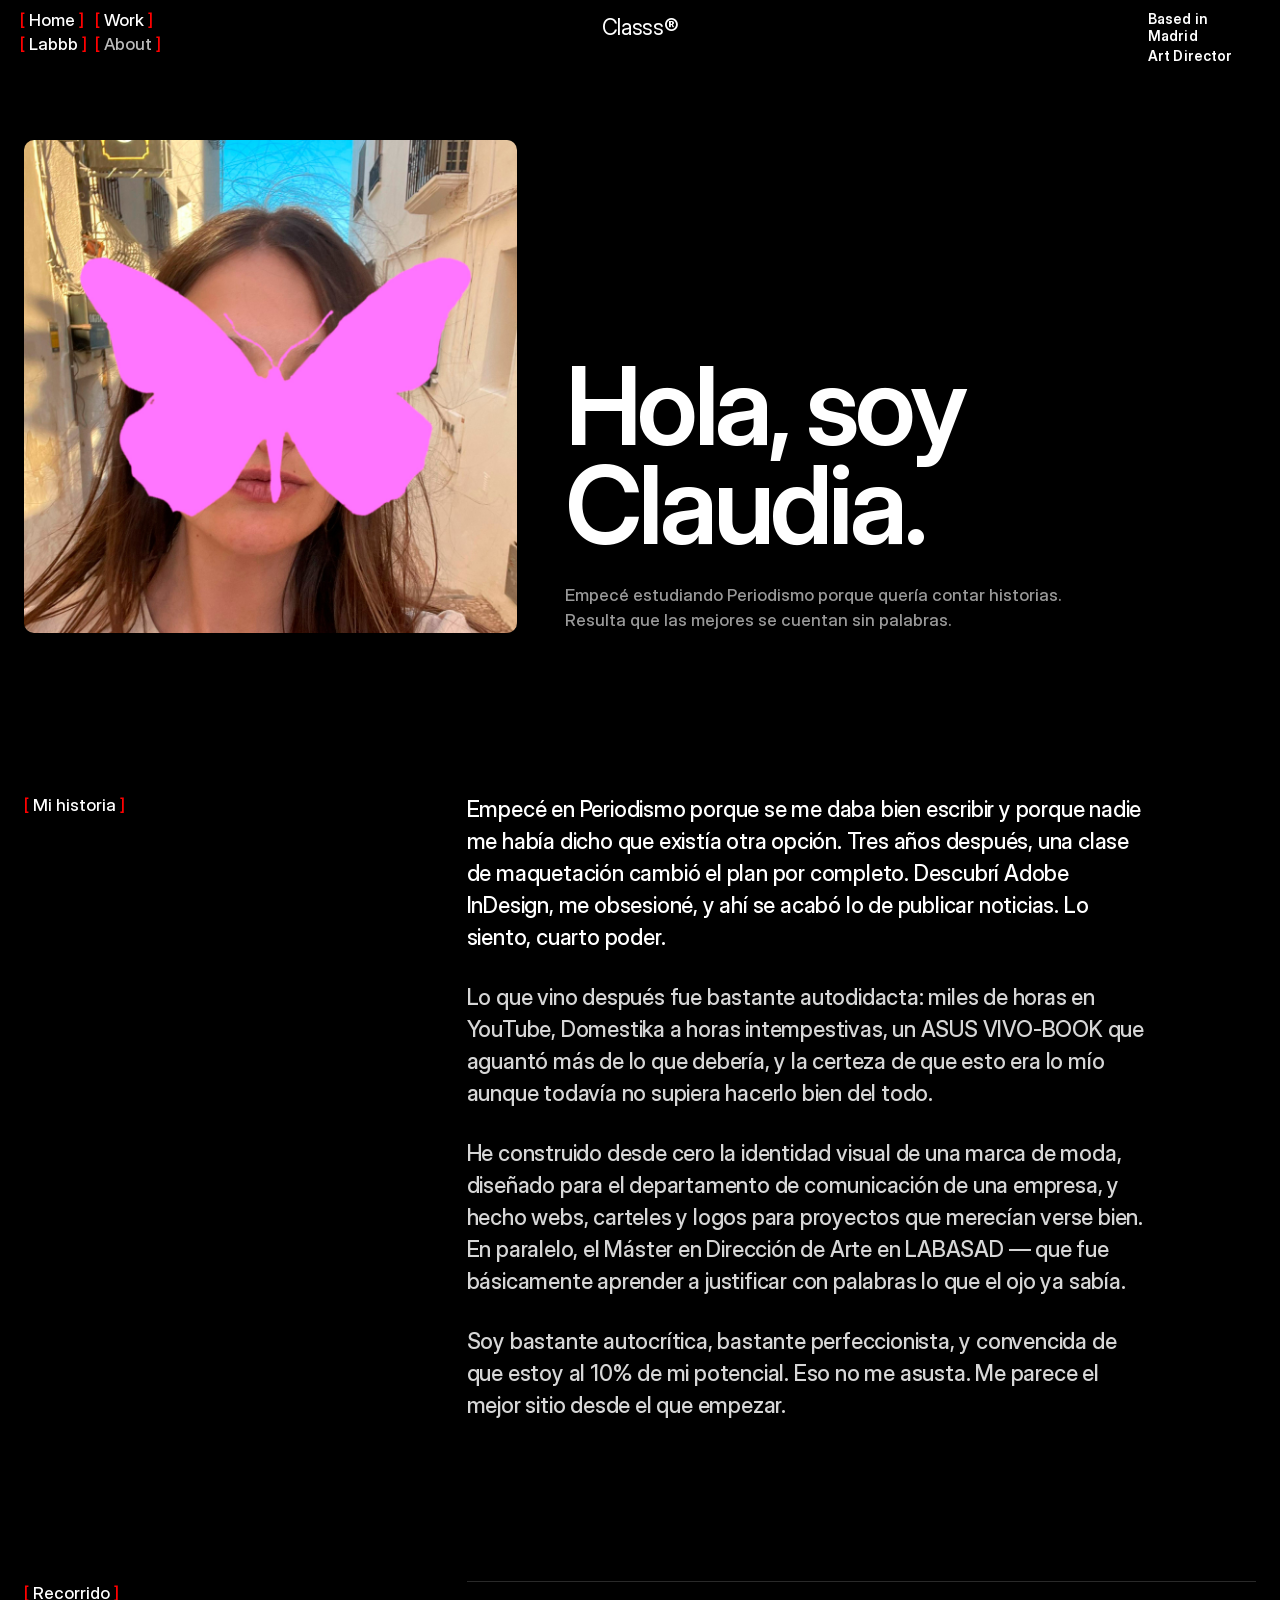
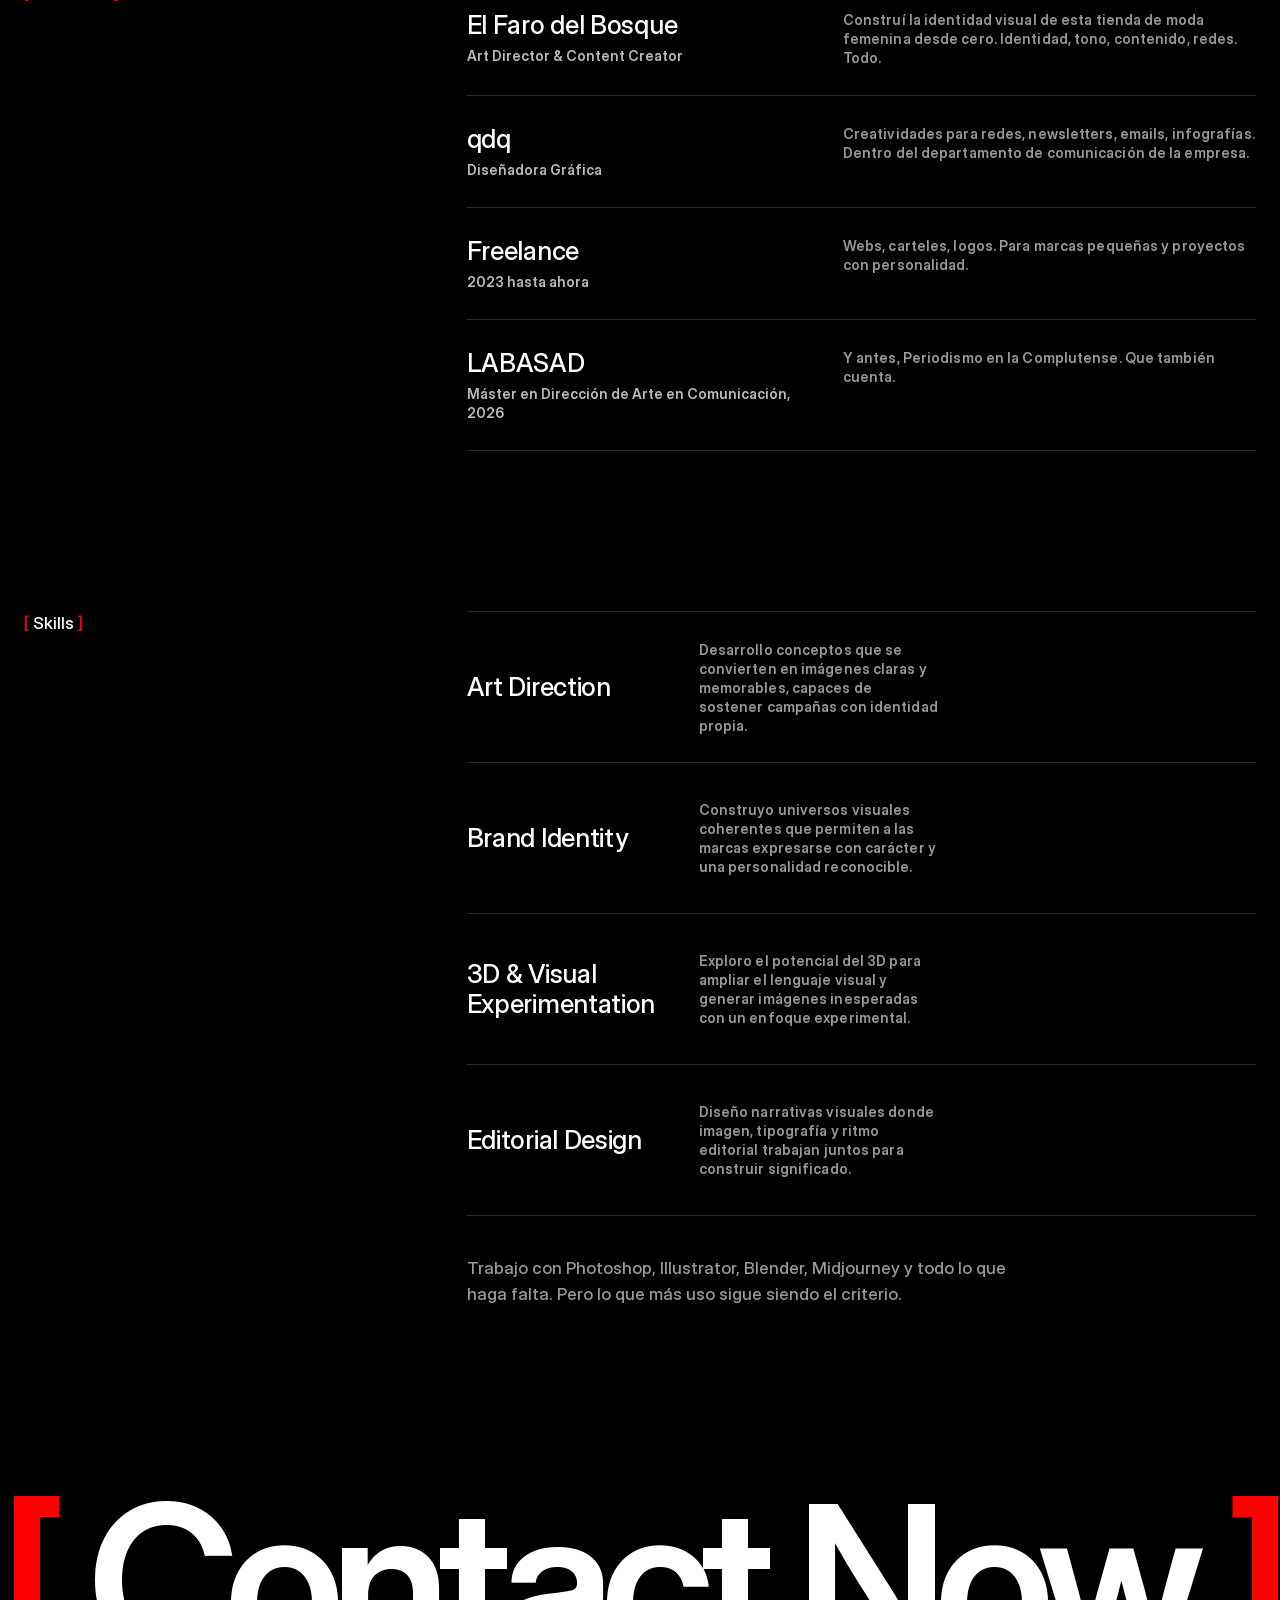
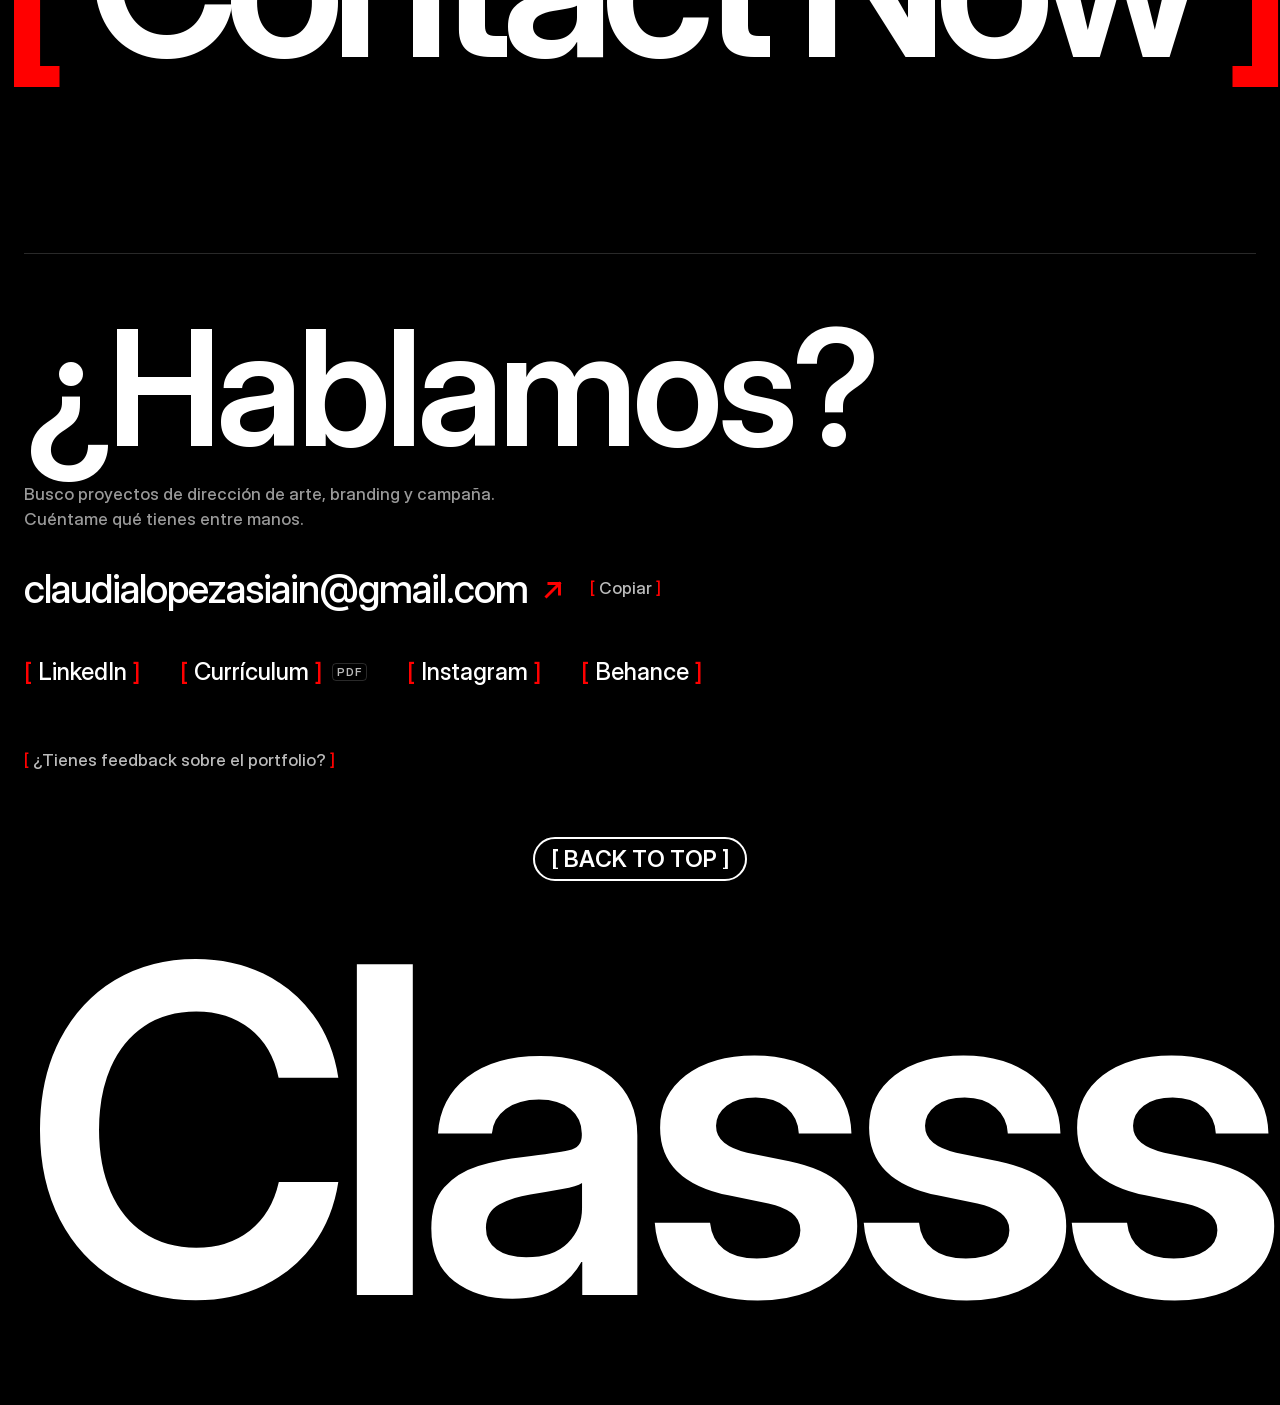
==== about/index.html @ 4028b7e8 "About en lugar de Contact - Nueva página About: foto, «Hola, soy Claudia.», tu historia, recorrido, " ====
<!doctype html>
<html lang="es">
<head>
  <meta charset="utf-8">
  <meta name="viewport" content="width=device-width, initial-scale=1, viewport-fit=cover">
  <meta name="theme-color" content="#000000">
  <title>About — Classs®</title>
  <meta name="description" content="Hola, soy Claudia. Empecé estudiando Periodismo porque quería contar historias. Resulta que las mejores se cuentan sin palabras.">
  <meta property="og:type" content="website">
  <meta property="og:title" content="About — Classs®">
  <meta property="og:description" content="Hola, soy Claudia. Empecé estudiando Periodismo porque quería contar historias. Resulta que las mejores se cuentan sin palabras.">
  <meta property="og:image" content="../assets/img/4qWC4fIKUA6T33nmytAD3ECmTJA.jpg">
  <meta name="twitter:card" content="summary_large_image">
  <link rel="icon" href="../favicon.svg" type="image/svg+xml">
  <link rel="icon" href="../favicon-32.png" sizes="32x32" type="image/png">
  <link rel="apple-touch-icon" href="../apple-touch-icon.png">
  <link rel="preload" href="../assets/fonts/InterDisplay-500.woff2" as="font" type="font/woff2" crossorigin>
  <link rel="preload" href="../assets/fonts/InterDisplay-600.woff2" as="font" type="font/woff2" crossorigin>
  <link rel="stylesheet" href="../css/style.css">
</head>
<body id="top" class="about-page">
  <header class="site-header">
    <nav class="site-nav" aria-label="Principal">
      <a href="../"><span class="br">[</span> <span class="roll"><span>Home</span><span aria-hidden="true">Home</span></span> <span class="br">]</span></a>
      <a href="../work/"><span class="br">[</span> <span class="roll"><span>Work</span><span aria-hidden="true">Work</span></span> <span class="br">]</span></a>
      <a href="../labbb/"><span class="br">[</span> <span class="roll"><span>Labbb</span><span aria-hidden="true">Labbb</span></span> <span class="br">]</span></a>
      <a href="../about/" aria-current="page"><span class="br">[</span> <span class="roll"><span>About</span><span aria-hidden="true">About</span></span> <span class="br">]</span></a>
    </nav>
    <a class="brand" href="../"><span class="roll"><span>Classs®</span><span aria-hidden="true">Classs®</span></span></a>
    <div class="site-meta"><p>Based in Madrid</p><p>Art Director</p></div>
  </header>

<main>
  <section class="about-hero">
    <figure class="about-photo" style="aspect-ratio:2048/2048"><img src="../assets/img/mKlZMm6gwNGm1eqPKER45Ocpu4.jpg" alt="Claudia López-Asiaín" fetchpriority="high" decoding="async"></figure>
    <div class="about-intro">
      <h1>Hola, soy Claudia.</h1>
      <p class="t-p about-lead">Empecé estudiando Periodismo porque quería contar historias. Resulta que las mejores se cuentan sin palabras.</p>
    </div>
  </section>

  <section class="about-sec" aria-labelledby="story-title">
    <h2 id="story-title" class="about-label"><span class="br">[</span> Mi historia <span class="br">]</span></h2>
    <div class="about-story">
      <p class="reveal">Empecé en Periodismo porque se me daba bien escribir y porque nadie me había dicho que existía otra opción. Tres años después, una clase de maquetación cambió el plan por completo. Descubrí Adobe InDesign, me obsesioné, y ahí se acabó lo de publicar noticias. Lo siento, cuarto poder.</p>
      <p class="reveal">Lo que vino después fue bastante autodidacta: miles de horas en YouTube, Domestika a horas intempestivas, un ASUS VIVO-BOOK que aguantó más de lo que debería, y la certeza de que esto era lo mío aunque todavía no supiera hacerlo bien del todo.</p>
      <p class="reveal">He construido desde cero la identidad visual de una marca de moda, diseñado para el departamento de comunicación de una empresa, y hecho webs, carteles y logos para proyectos que merecían verse bien. En paralelo, el Máster en Dirección de Arte en LABASAD — que fue básicamente aprender a justificar con palabras lo que el ojo ya sabía.</p>
      <p class="reveal">Soy bastante autocrítica, bastante perfeccionista, y convencida de que estoy al 10% de mi potencial. Eso no me asusta. Me parece el mejor sitio desde el que empezar.</p>
    </div>
  </section>

  <section class="about-sec" aria-labelledby="path-title">
    <h2 id="path-title" class="about-label"><span class="br">[</span> Recorrido <span class="br">]</span></h2>
    <ol class="about-path">
      <li class="reveal"><div><h3>El Faro del Bosque</h3><p class="about-role">Art Director &amp; Content Creator</p></div><p class="t-body">Construí la identidad visual de esta tienda de moda femenina desde cero. Identidad, tono, contenido, redes. Todo.</p></li>
      <li class="reveal"><div><h3>qdq</h3><p class="about-role">Diseñadora Gráfica</p></div><p class="t-body">Creatividades para redes, newsletters, emails, infografías. Dentro del departamento de comunicación de la empresa.</p></li>
      <li class="reveal"><div><h3>Freelance</h3><p class="about-role">2023 hasta ahora</p></div><p class="t-body">Webs, carteles, logos. Para marcas pequeñas y proyectos con personalidad.</p></li>
      <li class="reveal"><div><h3>LABASAD</h3><p class="about-role">Máster en Dirección de Arte en Comunicación, 2026</p></div><p class="t-body">Y antes, Periodismo en la Complutense. Que también cuenta.</p></li>
    </ol>
  </section>

  <section class="about-sec" aria-labelledby="skills-title">
    <h2 id="skills-title" class="about-label"><span class="br">[</span> Skills <span class="br">]</span></h2>
    <div>
      <ul class="skills-list">
        <li class="skill reveal">
          <h3>Art Direction</h3>
          <p class="t-body">Desarrollo conceptos que se convierten en imágenes claras y memorables, capaces de sostener campañas con identidad propia.</p>
          <div class="skill-img"><img src="../assets/img/UclO2g8HzMRZ5To6PyLtKb5mW08.jpg" alt="" loading="lazy" decoding="async"></div>
        </li>
        <li class="skill reveal">
          <h3>Brand Identity</h3>
          <p class="t-body">Construyo universos visuales coherentes que permiten a las marcas expresarse con carácter y una personalidad reconocible.</p>
          <div class="skill-img"><img src="../assets/img/upxEAQRVGPb97tPwPkPW6WWrOY.jpg" alt="" loading="lazy" decoding="async"></div>
        </li>
        <li class="skill reveal">
          <h3>3D &amp; Visual Experimentation</h3>
          <p class="t-body">Exploro el potencial del 3D para ampliar el lenguaje visual y generar imágenes inesperadas con un enfoque experimental.</p>
          <div class="skill-img"><img src="../assets/img/0rygrdzoEgWVM0tmsbT09wmc5E.gif" alt="" loading="lazy" decoding="async"></div>
        </li>
        <li class="skill reveal">
          <h3>Editorial Design</h3>
          <p class="t-body">Diseño narrativas visuales donde imagen, tipografía y ritmo editorial trabajan juntos para construir significado.</p>
          <div class="skill-img"><img src="../assets/img/B0XjSEzlwpcsuNHPs3fk1LFlxZg.jpeg" alt="" loading="lazy" decoding="async"></div>
        </li>
      </ul>
      <p class="t-p about-tools reveal">Trabajo con Photoshop, Illustrator, Blender, Midjourney y todo lo que haga falta. Pero lo que más uso sigue siendo el criterio.</p>
    </div>
  </section>

  <p class="contact-now"><a href="mailto:claudialopezasiain@gmail.com" aria-label="Escríbeme: claudialopezasiain@gmail.com"><span class="fit"><span class="br">[</span> Contact Now <span class="br">]</span></span></a></p>
</main>

  <section class="info-sec" id="info" aria-labelledby="info-title">
    <div class="hire reveal">
      <h2 id="info-title" class="hire-title">¿Hablamos?</h2>
      <p class="hire-lead t-p">Busco proyectos de dirección de arte, branding y campaña. Cuéntame qué tienes entre manos.</p>
      <div class="hire-mail-row">
        <a class="hire-mail" href="mailto:claudialopezasiain@gmail.com"><span class="roll"><span>claudialopezasiain@gmail.com</span><span aria-hidden="true">claudialopezasiain@gmail.com</span></span><svg class="arrow" viewBox="0 0 16 16" aria-hidden="true" fill="none" stroke="currentColor" stroke-width="1.8" stroke-linecap="square"><path d="M4 12 12 4M5.5 4H12v6.5"/></svg></a>
        <button class="copy-mail" type="button" data-copy="claudialopezasiain@gmail.com"><span class="br">[</span> <span class="copy-label">Copiar</span> <span class="br">]</span></button>
        <span class="copy-status sr-only" aria-live="polite"></span>
      </div>
    <ul class="contact-links">
      <li><a href="https://www.linkedin.com/in/claudial%C3%B3pezasia%C3%ADnseco/" target="_blank" rel="noopener"><span class="br">[</span> <span class="roll"><span>LinkedIn</span><span aria-hidden="true">LinkedIn</span></span> <span class="br">]</span></a></li>
      <li><a href="../cv/claudia-lopez-asiain-cv-2026.pdf" target="_blank" rel="noopener"><span class="br">[</span> <span class="roll"><span>Currículum</span><span aria-hidden="true">Currículum</span></span> <span class="br">]</span><small>PDF</small></a></li>
      <li><a href="https://www.instagram.com/classs.studio" target="_blank" rel="noopener"><span class="br">[</span> <span class="roll"><span>Instagram</span><span aria-hidden="true">Instagram</span></span> <span class="br">]</span></a></li>
      <li><a href="https://www.behance.net/claudialopezasiain" target="_blank" rel="noopener"><span class="br">[</span> <span class="roll"><span>Behance</span><span aria-hidden="true">Behance</span></span> <span class="br">]</span></a></li>
    </ul>
    </div>
    <details class="feedback reveal">
      <summary><span class="br">[</span> ¿Tienes feedback sobre el portfolio? <span class="br">]</span></summary>
      <form data-mail="claudialopezasiain@gmail.com" novalidate>
        <label>Tu comentario
          <textarea name="feedback" rows="5" placeholder="Escribe aquí tu opinión, idea o sugerencia…"></textarea>
        </label>
        <button type="submit">Abrir mi correo para enviarlo</button>
        <p class="note" aria-live="polite"></p>
      </form>
    </details>
    <div class="center"><a class="pill" href="#top" data-top aria-label="BACK TO TOP"><span class="chars" aria-label="[ BACK TO TOP ]"><span aria-hidden="true" style="--i:0" data-c="[">[</span><span aria-hidden="true" style="--i:1" data-c=" "> </span><span aria-hidden="true" style="--i:2" data-c="B">B</span><span aria-hidden="true" style="--i:3" data-c="A">A</span><span aria-hidden="true" style="--i:4" data-c="C">C</span><span aria-hidden="true" style="--i:5" data-c="K">K</span><span aria-hidden="true" style="--i:6" data-c=" "> </span><span aria-hidden="true" style="--i:7" data-c="T">T</span><span aria-hidden="true" style="--i:8" data-c="O">O</span><span aria-hidden="true" style="--i:9" data-c=" "> </span><span aria-hidden="true" style="--i:10" data-c="T">T</span><span aria-hidden="true" style="--i:11" data-c="O">O</span><span aria-hidden="true" style="--i:12" data-c="P">P</span><span aria-hidden="true" style="--i:13" data-c=" "> </span><span aria-hidden="true" style="--i:14" data-c="]">]</span></span></a></div>
  </section>
  <footer class="site-footer">
    <span class="fit" aria-hidden="true">Classs</span>
  </footer>

  <script src="../js/main.js" defer></script>
</body>
</html>
---- css/style.css ----
/* =========================================================
   Classs® — Portafolio de Claudia López-Asiaín
   Hoja de estilos compartida por todas las páginas
   ========================================================= */

/* ---------- Fuentes (Inter Display + Inter, self-hosted) ---------- */
@font-face { font-family: "Inter Display"; src: url("../assets/fonts/InterDisplay-400.woff2") format("woff2"); font-weight: 400; font-display: swap; }
@font-face { font-family: "Inter Display"; src: url("../assets/fonts/InterDisplay-500.woff2") format("woff2"); font-weight: 500; font-display: swap; }
@font-face { font-family: "Inter Display"; src: url("../assets/fonts/InterDisplay-600.woff2") format("woff2"); font-weight: 600; font-display: swap; }
@font-face { font-family: "Inter Display"; src: url("../assets/fonts/InterDisplay-700.woff2") format("woff2"); font-weight: 700; font-display: swap; }
@font-face { font-family: "Inter"; src: url("../assets/fonts/Inter-400.woff2") format("woff2"); font-weight: 400; font-display: swap; }
@font-face { font-family: "Inter"; src: url("../assets/fonts/Inter-500.woff2") format("woff2"); font-weight: 500; font-display: swap; }
@font-face { font-family: "Inter"; src: url("../assets/fonts/Inter-600.woff2") format("woff2"); font-weight: 600; font-display: swap; }

/* ---------- Variables ---------- */
:root {
  --bg: #000;
  --fg: #fff;
  --grey: #999;
  --grey-light: #bbb;
  --grey-soft: #e0e0e0;
  --red: #ff0000;
  --line: rgba(255, 255, 255, 0.16);
  --pad: 24px;
  --radius: 10px;
  --radius-lg: 24px;
  --font: "Inter Display", "Inter", system-ui, -apple-system, "Helvetica Neue", Arial, sans-serif;
  --font-ui: "Inter", system-ui, -apple-system, "Helvetica Neue", Arial, sans-serif;
  --ease: cubic-bezier(0.22, 1, 0.36, 1);
  --ease-out: cubic-bezier(0.23, 1, 0.32, 1);      /* entradas, respuesta a la interacción */
  --ease-in-out: cubic-bezier(0.77, 0, 0.175, 1); /* movimiento dentro de la pantalla */
}

/* ---------- Reset ---------- */
*, *::before, *::after { box-sizing: border-box; }
html { -webkit-text-size-adjust: 100%; -webkit-tap-highlight-color: transparent; scroll-behavior: smooth; }
body {
  margin: 0;
  background: var(--bg);
  color: var(--fg);
  font-family: var(--font);
  font-size: 14px;
  line-height: 1.2;
  -webkit-font-smoothing: antialiased;
  -moz-osx-font-smoothing: grayscale;
  overflow-x: hidden;
}
h1, h2, h3, h4, h5, h6, p, figure { margin: 0; }
h1, h2, h3, h4, h5, h6 { font-weight: inherit; font-size: inherit; }
a { color: inherit; text-decoration: none; }
img, video { display: block; max-width: 100%; }
button, input, textarea { font: inherit; color: inherit; }
::selection { background: var(--red); color: #fff; }

/* ---------- Utilidades de texto ---------- */
.red { color: var(--red); }
.t-body   { font-size: 14px; font-weight: 600; line-height: 19px; letter-spacing: 0.1px; }
.t-p      { font-size: 17px; font-weight: 500; line-height: 25.2px; }
.t-h3     { font-size: 49px; font-weight: 500; line-height: 50.6px; letter-spacing: -0.8px; }
.t-h1     { font-size: 208px; font-weight: 600; line-height: 168px; letter-spacing: -8px; }
.muted    { color: var(--grey); }
.sr-only  { position: absolute; width: 1px; height: 1px; overflow: hidden; clip: rect(0 0 0 0); white-space: nowrap; }

/* Texto que se ajusta al ancho del contenedor (ver fitText en main.js) */
.fit { display: block; white-space: nowrap; width: 100%; }

/* ---------- Cursor personalizado ---------- */
@media (hover: hover) and (pointer: fine) {
  html.has-cursor, html.has-cursor * { cursor: none !important; }
}
.cursor {
  position: fixed; top: 0; left: 0; z-index: 9999; width: 0; height: 0;
  pointer-events: none; mix-blend-mode: difference;
  transition: opacity .2s;
  opacity: 0; will-change: transform;
}
.cursor.is-visible { opacity: 1; }
.cursor-dot { position: absolute; left: 0; top: 0; width: 10px; height: 10px; margin: -5px 0 0 -5px; border-radius: 50%; background: #fff; will-change: transform; }
.cursor-label {
  position: absolute; left: 0; top: 0; transform: translate(-50%, -50%);
  font: 600 12px/1 var(--font); letter-spacing: .06em; text-transform: uppercase; color: #000;
  opacity: 0; transition: opacity 160ms var(--ease-out); white-space: nowrap;
}
.cursor.has-label { mix-blend-mode: normal; }
.cursor.has-label .cursor-label { opacity: 1; transition-delay: 90ms; }

/* ---------- Efecto "roll" en textos (hover) ---------- */
.roll { display: inline-flex; flex-direction: column; overflow: hidden; height: var(--lh, 1.48em); vertical-align: top; }
.roll > span { display: block; line-height: var(--lh, 1.48em); transition: transform 280ms var(--ease-out); white-space: nowrap; }
@media (hover: hover) and (pointer: fine) {
  a:hover .roll > span, .roll-host:hover .roll > span { transform: translateY(-100%); }
}

/* Letras que suben una a una (botones píldora) */
.chars { display: inline-flex; overflow: hidden; }
.chars > span { display: inline-block; position: relative; transition: transform 280ms var(--ease-out); transition-delay: calc(var(--i) * 12ms); white-space: pre; }
.chars > span::after { content: attr(data-c); position: absolute; left: 0; top: 100%; }
@media (hover: hover) and (pointer: fine) {
  a:hover .chars > span, button:hover .chars > span { transform: translateY(-100%); }
}

/* ---------- Foco de teclado ---------- */
:focus-visible { outline: 2px solid var(--red); outline-offset: 4px; border-radius: 2px; }
.project:focus-visible, .work-card:focus-visible { outline-offset: 8px; }
.projects.js-focus .project:focus-visible, .projects.js-focus .project:focus-within { opacity: 1; }
@media (hover: hover) and (pointer: fine) {
  html.has-cursor textarea, html.has-cursor input { cursor: text !important; }
}
.cursor.is-hidden { opacity: 0 !important; }

/* ---------- Táctil ---------- */
a, button, [role="button"] { touch-action: manipulation; }
.pill, .feedback button, .feedback summary, .site-nav a, .brand, .contact-links a {
  user-select: none; -webkit-user-select: none; -webkit-touch-callout: none;
}
.pill, .feedback button { transition: background .3s, color .3s, transform 160ms var(--ease-out); }
.pill:active, .feedback button:active { transform: scale(0.97); }
@media (pointer: coarse) {
  .feedback textarea { font-size: 16px; }
}

/* ---------- Animaciones de aparición ---------- */
.reveal { opacity: 0; transform: translateY(40px); transition: opacity 1s var(--ease), transform 1s var(--ease); transition-delay: var(--d, 0s); }
.reveal.is-in { opacity: 1; transform: none; }
@media (prefers-reduced-motion: reduce) {
  .reveal { transform: none; transition: opacity .4s ease; transition-delay: 0s; }
  html { scroll-behavior: auto; }
  .skills-bar--marquee .track, .more-marquee .track { animation: none; }
  .roll > span, .chars > span { transition: none; }
  .projects.js-focus .project .project-media { transform: none; }
  .project-media img, .work-card .media > img, .work-card .media .thumb { transition: none; }
  .site-header { transition: opacity .3s ease; }
  /* galería: tarjetas quietas en fila, sin 3D ni scroll largo */
  .gallery3d { height: auto; padding: 60px var(--pad) 0; }
  .gallery3d-stage { position: static; height: auto; overflow: visible; perspective: none; }
  .gallery3d-world { position: static; display: flex; flex-wrap: wrap; justify-content: center; gap: 16px; }
  .g3d-card { position: relative; width: 240px; height: 320px; }
}

/* =========================================================
   HEADER
   ========================================================= */
.site-header {
  position: fixed; top: 0; left: 0; right: 0; z-index: 100;
  display: grid; grid-template-columns: 1fr auto 1fr; align-items: start;
  padding: calc(8px + env(safe-area-inset-top, 0px)) 20px 0;
  mix-blend-mode: difference;
  transform: translateY(-110%);
  transition: transform 300ms var(--ease-out);
}
.site-header.is-in { transform: none; }
.site-header.is-hidden { transform: translateY(-110%); }
.site-nav { display: grid; grid-template-columns: auto auto; justify-content: start; column-gap: 8px; }
.site-nav a { font-size: 17px; font-weight: 500; line-height: 24px; --lh: 24px; min-height: 24px; display: inline-flex; gap: 4px; }
.site-nav .br { color: var(--red); }
.site-nav a[aria-current="page"] .roll { color: var(--grey-light); }
.brand { font-size: 22px; font-weight: 400; line-height: 30.6px; letter-spacing: -0.3px; --lh: 30.6px; padding-top: 4px; }
.site-meta { justify-self: end; padding-top: 2px; width: 112px; }
.site-meta p { font-size: 14px; font-weight: 600; line-height: 17px; letter-spacing: 0.1px; margin-bottom: 3px; }

/* =========================================================
   TÍTULOS DE SECCIÓN  ->  Projects [8]  (xl solo para el trabajo)
   ========================================================= */
.big-title { position: relative; display: inline-block; margin: 0 var(--pad); }
.big-title > h2 { font-weight: 600; }
.big-title--xl > h2 { font-size: 208px; line-height: 168px; letter-spacing: -8px; }
.big-title--md > h2 { font-size: 120px; line-height: 100px; letter-spacing: -4.5px; }
.big-title .count { position: absolute; left: calc(100% + 16px); white-space: nowrap; font-weight: 500; }
.big-title--xl .count { top: -20px; font-size: 49px; line-height: 50.6px; letter-spacing: -0.8px; }
.big-title--md .count { top: -8px; font-size: 32px; line-height: 34px; letter-spacing: -0.5px; }
.big-title .count .br { color: var(--red); }
.sec-lead { margin: 20px var(--pad) 0; max-width: 560px; color: var(--grey); }
.sec-lead a { color: #fff; white-space: nowrap; }
.sec-lead .br { color: var(--red); }

/* =========================================================
   BARRA BLANCA (skills)  — estática o en marquesina
   ========================================================= */
.skills-bar { background: #fff; color: #000; overflow: hidden; position: relative; z-index: 1; }
.skills-bar p { font-size: 16px; font-weight: 600; line-height: 24px; white-space: nowrap; }
.skills-bar--static { display: grid; grid-template-columns: repeat(4, 1fr); text-align: center; padding: 3px var(--pad); }
.skills-bar--marquee .track { display: flex; width: max-content; animation: marquee 30s linear infinite; padding: 3px 0; }
.skills-bar--marquee .track p { padding: 0 140px; }
@keyframes marquee { to { transform: translateX(-50%); } }

/* =========================================================
   HOME — HERO
   ========================================================= */
.hero { position: relative; padding-top: 114px; }
.hero-top { position: relative; height: 379px; margin: 0 var(--pad); }
.hero-quote { position: absolute; left: 20px; top: 95px; width: 730px; z-index: 2; }
.hero-quote .t-h3 { display: block; }
.hero-quote .w { display: inline-block; opacity: 0; transition: opacity .6s ease, color .6s ease; color: #777; }
.hero-quote .w.is-on { opacity: 1; }
.hero-quote .w.is-full { color: #fff; }
.hero-card {
  position: absolute; right: 0; top: 0; width: 390px; height: 379px;
  border-radius: var(--radius); overflow: hidden; background: #fff; z-index: 3;
}
.hero-card video { width: 100%; height: 100%; object-fit: cover; }
.hero .skills-bar { margin-top: -104px; }

.hero-name { margin: 104px var(--pad) 0; }
.hero-name { position: relative; }
.hero-name .mask { display: block; }
html.is-intro .hero-name .mask { overflow: hidden; }
.hero-name .fit { font-weight: 600; line-height: 0.9; letter-spacing: -0.054em; }
.hero-name .mask + .mask .fit { font-weight: 400; line-height: 1; letter-spacing: -0.0586em; }

/* ---------- Animación de entrada (solo Home) ---------- */
.intro { display: none; }
html.is-intro { overflow: hidden; }
html.is-intro .intro {
  display: grid; place-items: center; position: fixed; inset: 0; z-index: 300;
  background: #000; transition: opacity .9s ease;
}
.intro-line { width: 160px; height: 1px; background: rgba(255, 255, 255, .18); position: relative; overflow: hidden; transition: opacity .4s; }
.intro-line::after { content: ""; position: absolute; inset: 0; background: #fff; transform: scaleX(0); transform-origin: 0 50%; animation: introLine .9s var(--ease) .1s forwards; }
@keyframes introLine { to { transform: scaleX(1); } }
html.is-intro .hero-name { z-index: 301; overflow: visible; }
html.is-intro .hero-name .fit { transform: translateY(105%); }
.hero-name.is-shown .fit { transform: none !important; transition: transform 1s var(--ease); }
.hero-name.is-shown .mask + .mask .fit { transition-delay: .12s; }
html.is-intro .hero-top, html.is-intro .hero .skills-bar { opacity: 0; }
.hero-top, .hero .skills-bar { transition: opacity 1s ease; }

/* =========================================================
   LISTA DE PROYECTOS (Home + More Projects)
   ========================================================= */
.projects-sec { padding-top: 104px; }
.projects { padding: 48px var(--pad) 0; display: grid; gap: 40px; }
.project {
  display: grid; grid-template-columns: 688fr 689fr; column-gap: 24px; height: 600px;
  transition: opacity .8s var(--ease);
}
.project-media { border-radius: var(--radius); overflow: hidden; transform-origin: 100% 50%; transition: transform .9s var(--ease); }
.project-media img { width: 100%; height: 100%; object-fit: cover; transition: transform 1.2s var(--ease); }
@media (hover: hover) and (pointer: fine) {
  .project:hover .project-media img { transform: scale(1.04); }
}
.project-info { position: relative; }
/* portada a su proporción real, centrada en su columna */
.project--natural .project-media { width: auto; height: 100%; aspect-ratio: var(--ar); justify-self: center; transform-origin: 50% 50%; }
/* miniatura entera: tamaño propio (--tw/--th), siempre centrada en el mismo punto que el título */
.project-thumb {
  position: absolute; left: calc(32% + 107.5px); top: calc(233px - var(--th, 226px) / 2);
  width: var(--tw, 215px); height: var(--th, 226px); transform: translateX(-50%);
  border-radius: var(--radius); overflow: hidden;
}
.project-thumb img, .project-thumb video { width: 100%; height: 100%; object-fit: cover; }
/* el título se centra sobre la miniatura (32 % + mitad de su ancho) */
.project-title {
  position: absolute; left: calc(32% + 107.5px); top: 208px; transform: translateX(-50%); white-space: nowrap; text-align: center;
  font-size: 49px; font-weight: 500; line-height: 50.6px; letter-spacing: -0.8px;
  transition: color .6s ease;
  /* se invierte sobre la miniatura: blanco sobre oscuro, oscuro sobre claro, siempre legible */
  mix-blend-mode: difference; pointer-events: none;
}
.project-text { position: absolute; left: 0; bottom: 0; width: 341px; max-width: 100%; }
.project-meta { display: flex; align-items: baseline; gap: 10px; margin-bottom: 6px; }
.project-name { display: none; }
.project-cat { font-size: 12px; font-weight: 600; letter-spacing: .08em; text-transform: uppercase; color: var(--grey-light); }
.project-text .t-p { max-width: 300px; margin-bottom: 11px; }
.project-text .t-body { color: var(--grey); }
/* foco al hacer scroll: el proyecto activo brilla, el resto se apaga */
.projects.js-focus .project { opacity: .38; }
.projects.js-focus .project .project-media { transform: scale(.72); }
.projects.js-focus .project.is-active { opacity: 1; }
.projects.js-focus .project.is-active .project-media { transform: none; }

/* =========================================================
   HOME — GALLERY 3D
   ========================================================= */
.gallery-sec { padding-top: 160px; }
.gallery3d { position: relative; height: 2400px; }
.gallery3d-stage {
  position: sticky; top: 0; height: 100vh; height: 100svh; overflow: hidden;
  perspective: 1400px; perspective-origin: 50% 40%;
}
.gallery3d-world { position: absolute; left: 50%; top: 50%; transform-style: preserve-3d; }
.g3d-card {
  position: absolute; left: 0; top: 0; border-radius: var(--radius); overflow: hidden;
  backface-visibility: visible; will-change: transform;
  box-shadow: 0 30px 60px rgba(0, 0, 0, .5);
}
.g3d-card video { width: 100%; height: 100%; object-fit: cover; }

/* =========================================================
   HOME — SKILLS
   ========================================================= */
.skills-sec { padding-top: 160px; }
.skills-list { list-style: none; margin: 56px var(--pad) 0; padding: 0; border-top: 1px solid var(--line); }
.skill {
  display: grid; grid-template-columns: minmax(200px, 1.1fr) minmax(240px, 1.3fr) 1.6fr; gap: 32px; align-items: center;
  min-height: 150px; padding: 16px 0; border-bottom: 1px solid var(--line);
}
.skill h3 { font-size: 26px; font-weight: 500; line-height: 30px; letter-spacing: -0.3px; }
.skill p.t-body { color: var(--grey); max-width: 360px; }
.skill-img { height: 118px; border-radius: var(--radius); overflow: hidden; clip-path: inset(0 100% 0 0 round var(--radius)); transition: clip-path 420ms var(--ease-out); }
.skill-img img { width: 100%; height: 100%; object-fit: cover; transform: scale(1.06); transition: transform 600ms var(--ease-out); }
@media (hover: hover) and (pointer: fine) {
  .skill:hover .skill-img { clip-path: inset(0 0 0 0 round var(--radius)); }
  .skill:hover .skill-img img { transform: none; }
}
@media (hover: none), (pointer: coarse) {
  .skill-img { clip-path: none; }
  .skill-img img { transform: none; }
}

/* =========================================================
   HOME — LABBB TEASER
   ========================================================= */
.labbb-sec { padding-top: 160px; }
.labbb-copy { position: relative; margin: 31px var(--pad) 0; height: 200px; }
.labbb-copy .t-h3 { position: absolute; }
.labbb-copy .l1 { left: 5px; top: 0; width: 210px; }
.labbb-copy .l2 { left: 366px; top: 100px; }
.labbb-copy .l3 { left: 976px; top: 150px; }
.labbb-laptop { display: block; width: 928px; max-width: 100%; margin: 7px auto 0; position: relative; z-index: 1; }
.labbb-laptop img { width: 100%; aspect-ratio: 928 / 537; object-fit: cover; transition: transform .8s var(--ease); }
@media (hover: hover) and (pointer: fine) {
  .labbb-laptop:hover img { transform: scale(1.02) rotate(-.5deg); }
}

/* Botón píldora  [ BACK TO TOP ] / EXPLORAR LABBB */
.pill {
  display: inline-flex; align-items: center; justify-content: center;
  padding: 10px 16px; border: 2px solid #fff; border-radius: 999px;
  font-size: 23px; font-weight: 600; line-height: 20px; text-transform: uppercase;
  transition: background .3s, color .3s;
}
@media (hover: hover) and (pointer: fine) {
  .pill:hover { background: #fff; color: #000; }
}
.center { display: flex; justify-content: center; }
.labbb-sec .center { margin-top: 10px; }

/* =========================================================
   INFO SECTION + FOOTER (todas las páginas)
   ========================================================= */
.info-sec { margin-top: 180px; }
.more-sec { padding-bottom: 50px; }
.hire { margin: 0 var(--pad); padding-top: 64px; border-top: 1px solid var(--line); }
.hire-title { font-size: 160px; font-weight: 600; line-height: 140px; letter-spacing: -6px; }
.hire-lead { margin-top: 24px; max-width: 520px; color: var(--grey); }
.hire-mail {
  display: inline-flex; align-items: flex-start; gap: 12px; margin-top: 32px;
  font-size: 40px; font-weight: 500; line-height: 48px; --lh: 48px; letter-spacing: -1px;
}
.hire-mail .arrow { width: 26px; height: 26px; margin-top: 12px; flex: none; color: var(--red); transition: transform 280ms var(--ease-out); }
@media (hover: hover) and (pointer: fine) {
  .hire-mail:hover .arrow { transform: translate(4px, -4px); }
}
.hire-mail-row { display: flex; flex-wrap: wrap; align-items: center; gap: 8px 24px; margin-top: 32px; }
.hire-mail-row .hire-mail { margin-top: 0; }
.copy-mail {
  border: 0; background: none; padding: 6px 0; min-height: 44px;
  font-size: 17px; font-weight: 500; color: var(--grey-light); display: inline-flex; align-items: center; gap: 4px;
  transition: color .2s, transform 160ms var(--ease-out);
}
.copy-mail .br { color: var(--red); }
.copy-mail:active { transform: scale(0.97); }
.copy-mail.is-done { color: #fff; }
@media (hover: hover) and (pointer: fine) {
  .copy-mail:hover { color: #fff; }
}
.contact-links { display: flex; flex-wrap: wrap; gap: 12px 40px; list-style: none; margin: 40px 0 0; padding: 0; }
.contact-links a { font-size: 24px; font-weight: 500; line-height: 38px; --lh: 38px; display: inline-flex; align-items: center; gap: 6px; }
.contact-links .br { color: var(--red); }
.contact-links small { font-size: 11px; font-weight: 600; letter-spacing: .08em; color: var(--grey-light); border: 1px solid var(--line); border-radius: 4px; padding: 0 4px; line-height: 16px; margin-left: 4px; }
.hire--compact { padding-top: 40px; }
.hire--compact .contact-links { margin-top: 0; }

.feedback { margin: 56px var(--pad) 64px; }
.feedback summary {
  display: inline-flex; gap: 4px; cursor: pointer; list-style: none;
  font-size: 17px; font-weight: 500; line-height: 26px; color: var(--grey-light); transition: color .2s;
}
.feedback summary::-webkit-details-marker { display: none; }
.feedback summary .br { color: var(--red); }
@media (hover: hover) and (pointer: fine) {
  .feedback summary:hover { color: #fff; }
}
.feedback[open] summary { color: #fff; }
.feedback form { width: 520px; max-width: 100%; margin-top: 20px; display: grid; gap: 14px; transition: opacity 240ms var(--ease-out), transform 240ms var(--ease-out); }
@starting-style { .feedback[open] form { opacity: 0; transform: translateY(6px); } }
.feedback label { font-size: 13px; font-weight: 500; line-height: 16px; color: rgba(255, 255, 255, .72); display: grid; gap: 8px; }
.feedback textarea {
  min-height: 120px; resize: vertical; padding: 14px;
  font-family: var(--font-ui); font-size: 14px; line-height: 21px;
  background: rgba(255, 255, 255, .05); border: 1px solid rgba(255, 255, 255, .2); border-radius: 12px; outline: none;
  transition: border-color .2s;
}
.feedback textarea:focus-visible { border-color: rgba(255, 255, 255, .6); outline: none; }
.feedback textarea::placeholder { color: rgba(255, 255, 255, .5); }
.feedback button {
  justify-self: start; height: 44px; padding: 0 22px; border: 1px solid rgba(255, 255, 255, .6); border-radius: 999px;
  background: transparent; font-family: var(--font-ui); font-size: 14px; font-weight: 600;
  transition: background .25s, color .25s, transform 160ms var(--ease-out);
}
@media (hover: hover) and (pointer: fine) {
  .feedback button:hover { background: #fff; color: #000; }
}
.feedback .note { font-size: 13px; line-height: 18px; color: var(--grey-light); transition: opacity 200ms var(--ease-out), transform 200ms var(--ease-out); }
.feedback .note:empty { display: none; }
@starting-style { .feedback .note { opacity: 0; transform: translateY(4px); } }
.footer-text { width: 588px; max-width: calc(100% - 2 * var(--pad)); margin: 64px auto 30px; text-align: center; }
/* el padding (no el margen) da el aire lateral: así fitText lo descuenta y la última s no se sale */
.site-footer { margin-top: 72px; padding: 0 var(--pad); }
.site-footer .fit { font-weight: 600; line-height: 0.78; letter-spacing: -0.047em; width: auto; }

/* =========================================================
   WORK
   ========================================================= */
.work { display: grid; grid-template-columns: 712fr 664fr; column-gap: 24px; padding: 114px var(--pad) 0; }
.work-title { position: sticky; top: 114px; align-self: start; height: calc(100vh - 296px); height: calc(100svh - 296px); min-height: 360px; display: flex; align-items: flex-end; }
.work-title h1 { font-size: 208px; font-weight: 600; line-height: 168px; letter-spacing: -8px; }
.work-title .count { font-size: 49px; font-weight: 500; line-height: 50.6px; letter-spacing: -0.8px; color: var(--red); margin-left: 20px; }
.work-list { display: grid; gap: 20px; }
/* Cada tarjeta a la proporción real de su portada (--ar), sin pasar del 80 % del alto de pantalla:
   las muy verticales se estrechan y se centran en la columna */
.work-card { display: block; width: min(100%, calc(80vh * var(--ar, 1.25))); margin-inline: auto; }
.work-card .media { position: relative; aspect-ratio: var(--ar, 1.25); border-radius: var(--radius); overflow: hidden; }
.work-card .media > img, .work-card .media > video { width: 100%; height: 100%; object-fit: cover; transition: transform 1.2s var(--ease); }
/* miniatura entera (--tr), centrada; la mitad del alto de la tarjeta y nunca más ancha que el 70 % */
.work-card .media .thumb {
  position: absolute; left: 50%; top: 50%; height: 50%; max-width: 70%; aspect-ratio: var(--tr, 1.25);
  transform: translate(-50%, -50%);
  border-radius: var(--radius); overflow: hidden; transition: transform .8s var(--ease);
}
.work-card .media .thumb img, .work-card .media .thumb video { width: 100%; height: 100%; object-fit: cover; }
@media (hover: hover) and (pointer: fine) {
  .work-card:hover .media > img, .work-card:hover .media > video { transform: scale(1.05); }
  .work-card:hover .media .thumb { transform: translate(-50%, -50%) scale(1.06); }
}
.work-card .cap { display: flex; justify-content: space-between; padding-top: 14px; font-size: 17px; font-weight: 500; --lh: 25.2px; }

/* =========================================================
   CONTACT
   ========================================================= */
.contact-top { position: relative; padding-top: 83px; }
.contact-photo { position: relative; z-index: 2; width: 490px; height: 403px; margin-left: var(--pad); border-radius: var(--radius); overflow: hidden; }
.contact-photo img { width: 100%; height: 100%; object-fit: cover; }
.contact-mail {
  position: absolute; left: 901px; right: var(--pad); top: 297px; z-index: 2;
  display: flex; justify-content: space-between; align-items: flex-start;
  font-size: 16px; font-weight: 600; --lh: 24px;
}
.contact-mail .arrow { width: 16px; height: 16px; margin-top: 4px; flex: none; color: var(--red); transition: transform 280ms var(--ease-out); }
@media (hover: hover) and (pointer: fine) {
  .contact-mail:hover .arrow { transform: translate(3px, -3px); }
}
.contact-top .skills-bar { position: absolute; left: 0; right: 0; top: 395px; }
.contact-now { margin: 17px 0 0; }
.contact-now a { display: block; }
.contact-now .fit { font-weight: 600; line-height: 0.9; letter-spacing: -0.063em; }
.contact-now .br { color: var(--red); }
.contact-page .info-sec { margin-top: 190px; }
.labbb-sec + .info-sec, main + .info-sec { margin-top: 178px; }

/* =========================================================
   ARTICLE (detalle de proyecto)
   ========================================================= */
.art-head { display: grid; grid-template-columns: 1fr 500px; gap: 40px; padding: 140px var(--pad) 0; }
.art-head > * { min-width: 0; }
.art-head h1 { font-size: 79px; font-weight: 500; line-height: 78.6px; letter-spacing: -2.1px; width: 500px; max-width: 100%; margin-bottom: 17px; }
.art-head .sub { color: var(--grey-soft); width: 500px; max-width: 100%; margin-bottom: 2px; }
.art-head .desc { color: var(--grey); width: 500px; max-width: 100%; }
.art-meta { display: grid; align-content: start; margin: 0; }
.art-meta div { display: flex; gap: 6px; padding: 0 0 10px; margin-bottom: 11px; border-bottom: 1px solid var(--line); font-size: 16px; font-weight: 600; line-height: 24px; }
.art-meta dt { white-space: nowrap; }
.art-meta dd { margin: 0; color: var(--grey); }
.art-body { padding: 57px var(--pad) 0; }
.art-block { display: flex; gap: 10px; align-items: flex-start; margin-bottom: 10px; }
.art-block .col { flex: 1; display: grid; gap: 10px; min-width: 0; }
.art-block figure { border-radius: var(--radius-lg); overflow: hidden; background: #0b0b0b; }
.art-block figure img, .art-block figure video { width: 100%; height: 100%; object-fit: cover; }
.art-block.single { justify-content: center; }
.art-block.single figure { width: 100%; flex: none; }
/* Galería armónica: cada fila llena el ancho con fotos a la misma altura
   (flex-grow = proporción de cada foto) y nunca supera el 82 % del alto de la pantalla */
.art-row {
  display: flex; gap: 10px; margin: 0 auto 10px;
  max-width: min(100%, calc(var(--a) * 82vh + (var(--n, 1) - 1) * 10px));
}
.art-row figure { flex: var(--r) 1 0; min-width: 0; aspect-ratio: var(--r); overflow: hidden; background: #0b0b0b; }

/* Tira de fotogramas: más pequeña y separada del vídeo */
.art-strip { max-width: 72%; margin: 120px auto; }
.art-strip figure { aspect-ratio: var(--r); background: #0b0b0b; }
.art-strip img { width: 100%; height: 100%; object-fit: cover; }

/* Composición editorial (Sala de Juntas): rejilla de 12 columnas con desfases verticales */
.ed-row { display: grid; grid-template-columns: repeat(12, 1fr); column-gap: 24px; align-items: start; margin-bottom: 120px; }
.ed-fig { grid-column: var(--col) / span var(--span); margin-top: var(--drop, 0); aspect-ratio: var(--r); background: #0b0b0b; }
.ed-fig img, .ed-fig video { width: 100%; height: 100%; object-fit: cover; }
.art-row figure img, .art-row figure video { width: 100%; height: 100%; object-fit: cover; }
.art-web { display: inline-flex; align-items: center; gap: 8px; margin-top: 18px; font-size: 16px; font-weight: 600; line-height: 24px; min-height: 44px; }
.art-web .br { color: var(--red); }
.art-web span:not(.br) { color: var(--grey-light); }
.art-web .arrow { width: 14px; height: 14px; color: var(--red); transition: transform 280ms var(--ease-out); }
@media (hover: hover) and (pointer: fine) {
  .art-web:hover .arrow { transform: translate(3px, -3px); }
  .art-web:hover span:not(.br) { color: #fff; }
}
.art-text { width: 640px; max-width: 100%; margin: 105px auto 104px; }
.art-text h2 { font-size: 17px; font-weight: 500; line-height: 25.2px; margin-bottom: 24px; }
.art-text p { font-size: 17px; font-weight: 500; line-height: 24px; color: var(--grey); white-space: pre-line; }
.art-text + .art-text { margin-top: -40px; }
.more-sec { padding-top: 100px; }
.more-marquee { overflow: hidden; margin-top: 187px; }
.more-marquee .track { display: flex; width: max-content; animation: marquee 22s linear infinite; }
.more-marquee p { font-size: 208px; font-weight: 600; line-height: 168px; letter-spacing: -8px; padding-right: 60px; white-space: nowrap; }
.more-sec .projects { padding-top: 0; margin-top: -24px; }


/* =========================================================
   ABOUT
   ========================================================= */
.about-hero {
  display: grid; grid-template-columns: 5fr 7fr; gap: 48px; align-items: end;
  padding: 140px var(--pad) 0;
}
.about-photo { border-radius: var(--radius); overflow: hidden; background: #0b0b0b; max-height: 78vh; }
.about-photo img { width: 100%; height: 100%; object-fit: cover; }
.about-intro h1 { font-size: clamp(56px, 8.4vw, 140px); font-weight: 600; line-height: .92; letter-spacing: -0.045em; }
.about-lead { margin-top: 28px; max-width: 520px; color: var(--grey); }

.about-sec { display: grid; grid-template-columns: 4fr 8fr; gap: 48px; padding: 160px var(--pad) 0; }
.about-label { position: sticky; top: 110px; align-self: start; font-size: 17px; font-weight: 500; line-height: 25px; display: flex; gap: 4px; }
.about-label .br { color: var(--red); }
.about-story p { max-width: 680px; font-size: 22px; font-weight: 500; line-height: 32px; letter-spacing: -0.2px; color: #d6d6d6; }
.about-story p + p { margin-top: 28px; }
.about-story p:first-child { color: #fff; }

.about-path { list-style: none; margin: 0; padding: 0; border-top: 1px solid var(--line); }
.about-path li { display: grid; grid-template-columns: 1fr 1.2fr; gap: 32px; padding: 28px 0; border-bottom: 1px solid var(--line); }
.about-path h3 { font-size: 26px; font-weight: 500; line-height: 30px; letter-spacing: -0.3px; }
.about-path .about-role { margin-top: 6px; font-size: 14px; font-weight: 600; line-height: 19px; color: var(--grey-light); }
.about-path .t-body { color: var(--grey); max-width: 420px; }

.about-sec .skills-list { margin: 0; }
.about-tools { margin-top: 40px; max-width: 560px; color: var(--grey); }
.about-page .contact-now { margin-top: 180px; }

/* =========================================================
   RESPONSIVE
   ========================================================= */
@media (max-width: 1199px) {
  .big-title .count { top: -14px; }
  .skills-sec .skills-bar { margin-top: 83px; }
  .t-h1, .big-title--xl > h2, .work-title h1, .more-marquee p { font-size: 150px; line-height: 124px; letter-spacing: -6px; }
  .big-title--md > h2 { font-size: 96px; line-height: 82px; letter-spacing: -3.5px; }
  .hire-title { font-size: 120px; line-height: 108px; letter-spacing: -4.5px; }
  .skill { grid-template-columns: 1fr 1.2fr 1.2fr; gap: 24px; }
  .hero-quote { width: 55%; }
  .hero-quote .t-h3, .project-title, .t-h3 { font-size: 38px; line-height: 40px; }
  .hero-card { width: 300px; height: 300px; }
  .project { height: 480px; }
  .project-thumb { left: calc(32% + 85px); top: calc(178px - var(--th, 226px) * .39); width: calc(var(--tw, 215px) * .78); height: calc(var(--th, 226px) * .78); }
  .project-title { top: 158px; left: calc(32% + 85px); }
  .project-text { width: 100%; }
  .labbb-copy .l2 { left: 22%; }
  .labbb-copy .l3 { left: auto; right: 0; }
  .contact-mail { left: 55%; }
  .art-head { grid-template-columns: 1fr 1fr; }
}

@media (max-width: 809px) {
  :root { --pad: 16px; }
  .site-header { padding: calc(10px + env(safe-area-inset-top, 0px)) 16px 0; grid-template-columns: 1fr auto; }
  .site-meta { display: none; }
  .site-nav a { font-size: 15px; min-height: 28px; align-items: center; }
  .brand { font-size: 18px; }

  .t-h1, .big-title--xl > h2, .work-title h1, .more-marquee p { font-size: 84px; line-height: 72px; letter-spacing: -3.5px; }
  .big-title--md > h2 { font-size: 56px; line-height: 50px; letter-spacing: -2px; }
  .big-title--md .count { font-size: 22px; line-height: 24px; top: -4px; }
  .big-title .count, .work-title .count { font-size: 28px; line-height: 30px; }
  .big-title .count { top: -8px; left: calc(100% + 8px); }
  .t-h3, .hero-quote .t-h3, .project-title { font-size: 30px; line-height: 32px; letter-spacing: -0.5px; }

  .hero { padding-top: 96px; }
  .hero-top { height: auto; display: flex; flex-direction: column-reverse; gap: 28px; }
  .hero-quote { position: static; width: 100%; }
  .hero-card { position: relative; width: 100%; height: auto; aspect-ratio: 390 / 379; }
  .hero .skills-bar { margin-top: 28px; }
  .hero-name { margin-top: 40px; }

  .projects { gap: 56px; padding-top: 40px; }
  .project { grid-template-columns: 1fr; height: auto; row-gap: 16px; }
  .project-media { aspect-ratio: 688 / 600; }
  .project-info { position: static; display: grid; gap: 8px; }
  .project-thumb, .project-title { display: none; }
  .project-text { position: static; width: 100%; }
  .project-meta { flex-direction: column; gap: 4px; margin-bottom: 8px; }
  .project-name { display: block; font-size: 30px; font-weight: 500; line-height: 32px; letter-spacing: -0.5px; }
  .project-text .t-p { max-width: none; }
  .projects.js-focus .project, .projects.js-focus .project .project-media { opacity: 1; transform: none; }

  .projects-sec { padding-top: 72px; }
  .gallery-sec, .skills-sec, .labbb-sec { padding-top: 96px; }
  .gallery3d { height: 1800px; }

  .skills-bar p { font-size: 12px; }
  .skills-bar--static { grid-template-columns: repeat(2, 1fr); padding: 4px 8px; row-gap: 2px; }
  .skills-bar--static p { white-space: normal; line-height: 18px; }
  .skill-img { clip-path: none; }
  .skill-img img { transform: none; }
  .skills-list { margin-top: 32px; }
  .skill { grid-template-columns: 1fr; gap: 10px; padding: 24px 0; min-height: 0; }
  .skill h3 { font-size: 22px; line-height: 26px; }
  .skill-img { height: auto; aspect-ratio: 16 / 7; margin-top: 6px; }

  .labbb-copy { height: auto; display: grid; gap: 8px; margin-top: 32px; }
  .labbb-copy .t-h3 { position: static; width: auto !important; }
  .labbb-copy .l2 { padding-left: 20%; }
  .labbb-copy .l3 { text-align: right; }
  .labbb-laptop { margin-top: 24px; }
  .pill { font-size: 17px; }
  .labbb-sec .center { margin-bottom: 100px; }

  .hire { padding-top: 40px; }
  .hire-title { font-size: 64px; line-height: 60px; letter-spacing: -2.5px; }
  .hire-mail { font-size: 20px; line-height: 28px; --lh: 28px; letter-spacing: -0.3px; }
  .hire-mail .arrow { width: 16px; height: 16px; margin-top: 7px; }
  .contact-links { gap: 8px 24px; margin-top: 28px; }
  .contact-links a { font-size: 20px; line-height: 32px; --lh: 32px; }
  .feedback { margin: 40px var(--pad) 48px; }
  .site-footer { margin-top: 48px; }

  .work { grid-template-columns: 1fr; padding-top: 110px; }
  .work-title { position: static; height: auto; margin-bottom: 32px; }
  .work-card { width: min(100%, calc(80vh * var(--ar, 1.25))); }
  .work-card .cap { font-size: 15px; }

  .contact-top { padding-top: 96px; }
  .about-hero { grid-template-columns: 1fr; gap: 28px; padding-top: 104px; }
  .about-sec { grid-template-columns: 1fr; gap: 24px; padding-top: 96px; }
  .about-label { position: static; }
  .about-story p { font-size: 18px; line-height: 27px; }
  .about-path li { grid-template-columns: 1fr; gap: 10px; }
  .about-page .contact-now { margin-top: 96px; }
  .contact-photo { width: calc(100% - 2 * var(--pad)); height: auto; aspect-ratio: 490 / 403; }
  .contact-mail { position: static; margin: 24px var(--pad) 0; }
  .contact-top .skills-bar { position: static; margin-top: 24px; }
  .contact-page .info-sec { margin-top: 100px; }

  .art-head { grid-template-columns: 1fr; padding-top: 110px; gap: 32px; }
  .art-head h1 { font-size: 48px; line-height: 50px; letter-spacing: -1.2px; }
  .art-body { padding-top: 40px; }
  .art-block { flex-direction: column; }
  .art-row { flex-direction: column; max-width: 100%; }
  .art-row figure { flex: none; width: 100%; }
  .art-strip { max-width: 100%; margin: 48px 0; }
  .ed-row { display: flex; flex-direction: column; gap: 24px; margin-bottom: 24px; }
  .ed-fig { margin-top: 0; width: 86%; }
  .ed-fig:nth-child(even) { align-self: flex-end; width: 72%; }
  .project--natural .project-media { width: 100%; height: auto; }
  .art-block .col { width: 100%; }
  .art-block figure { border-radius: 14px; width: 100% !important; }
  .art-text { margin: 56px auto; }
  .art-text + .art-text { margin-top: -16px; }
  .art-text p, .art-text h2 { font-size: 15px; line-height: 22px; }
  .more-marquee { margin-top: 60px; }
}

/* =========================================================
   TRANSICIÓN ENTRE PÁGINAS (View Transitions, mismo origen)
   La portada pulsada en Home/Work se transforma en la portada del proyecto.
   Navegadores sin soporte: navegación normal.
   ========================================================= */
@view-transition { navigation: auto; }
.site-header { view-transition-name: site-header; }
.art-cover img, .art-cover video { view-transition-name: cover; }
::view-transition-group(cover) {
  animation-duration: 640ms;
  animation-timing-function: cubic-bezier(0.77, 0, 0.175, 1);
  overflow: clip; border-radius: var(--radius);
}
::view-transition-old(cover), ::view-transition-new(cover) {
  height: 100%; width: 100%; object-fit: cover; animation-duration: 640ms;
}
::view-transition-old(root) { animation: vt-out 320ms var(--ease-out) both; }
::view-transition-new(root) { animation: vt-in 520ms var(--ease-out) 120ms both; }
::view-transition-group(site-header) { animation: none; }
@keyframes vt-out { to { opacity: 0; } }
@keyframes vt-in { from { opacity: 0; transform: translateY(24px); } }
@media (prefers-reduced-motion: reduce) {
  @view-transition { navigation: none; }
}

/* =========================================================
   OVERDRIVE 3 · el nombre se rompe al hacer scroll / "Classs" se recompone
   ========================================================= */
.scatter-ch { display: inline-block; will-change: transform; white-space: pre; pointer-events: none; }
.site-footer, .hero-name { pointer-events: none; }
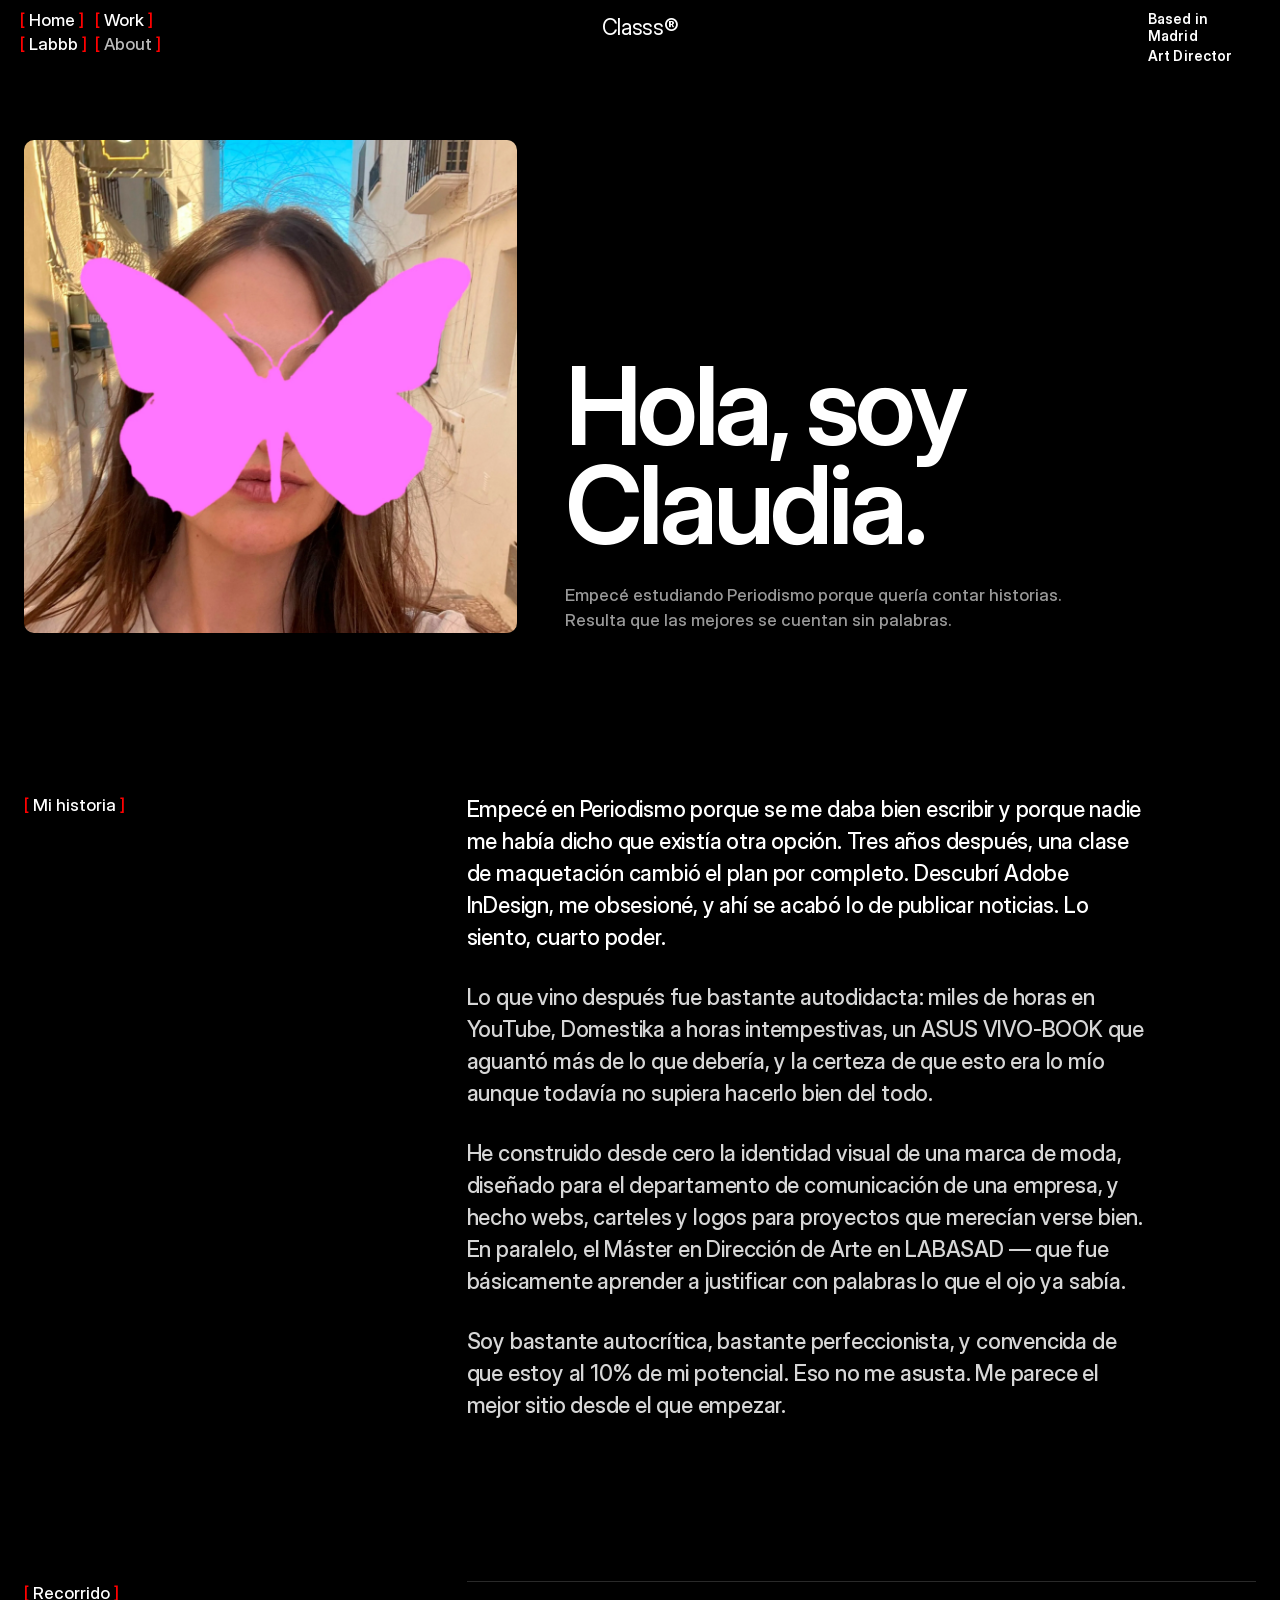
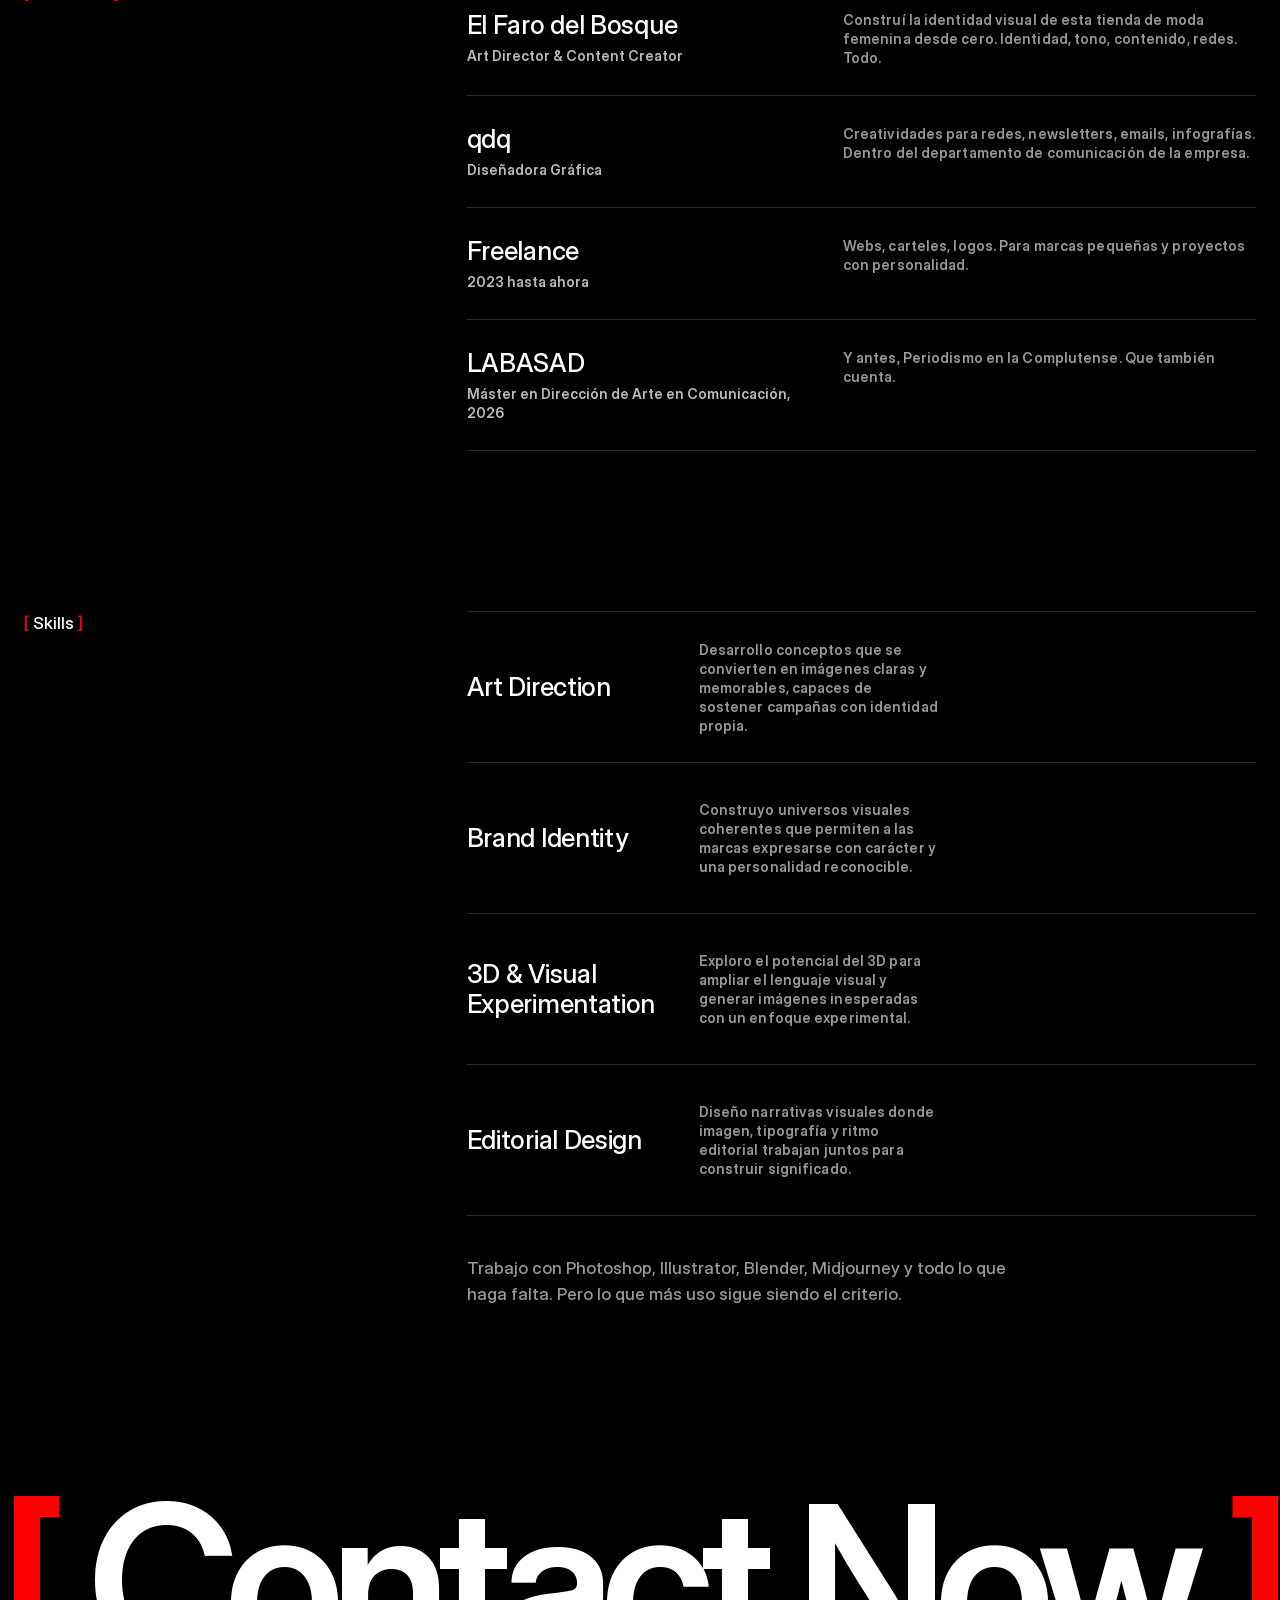
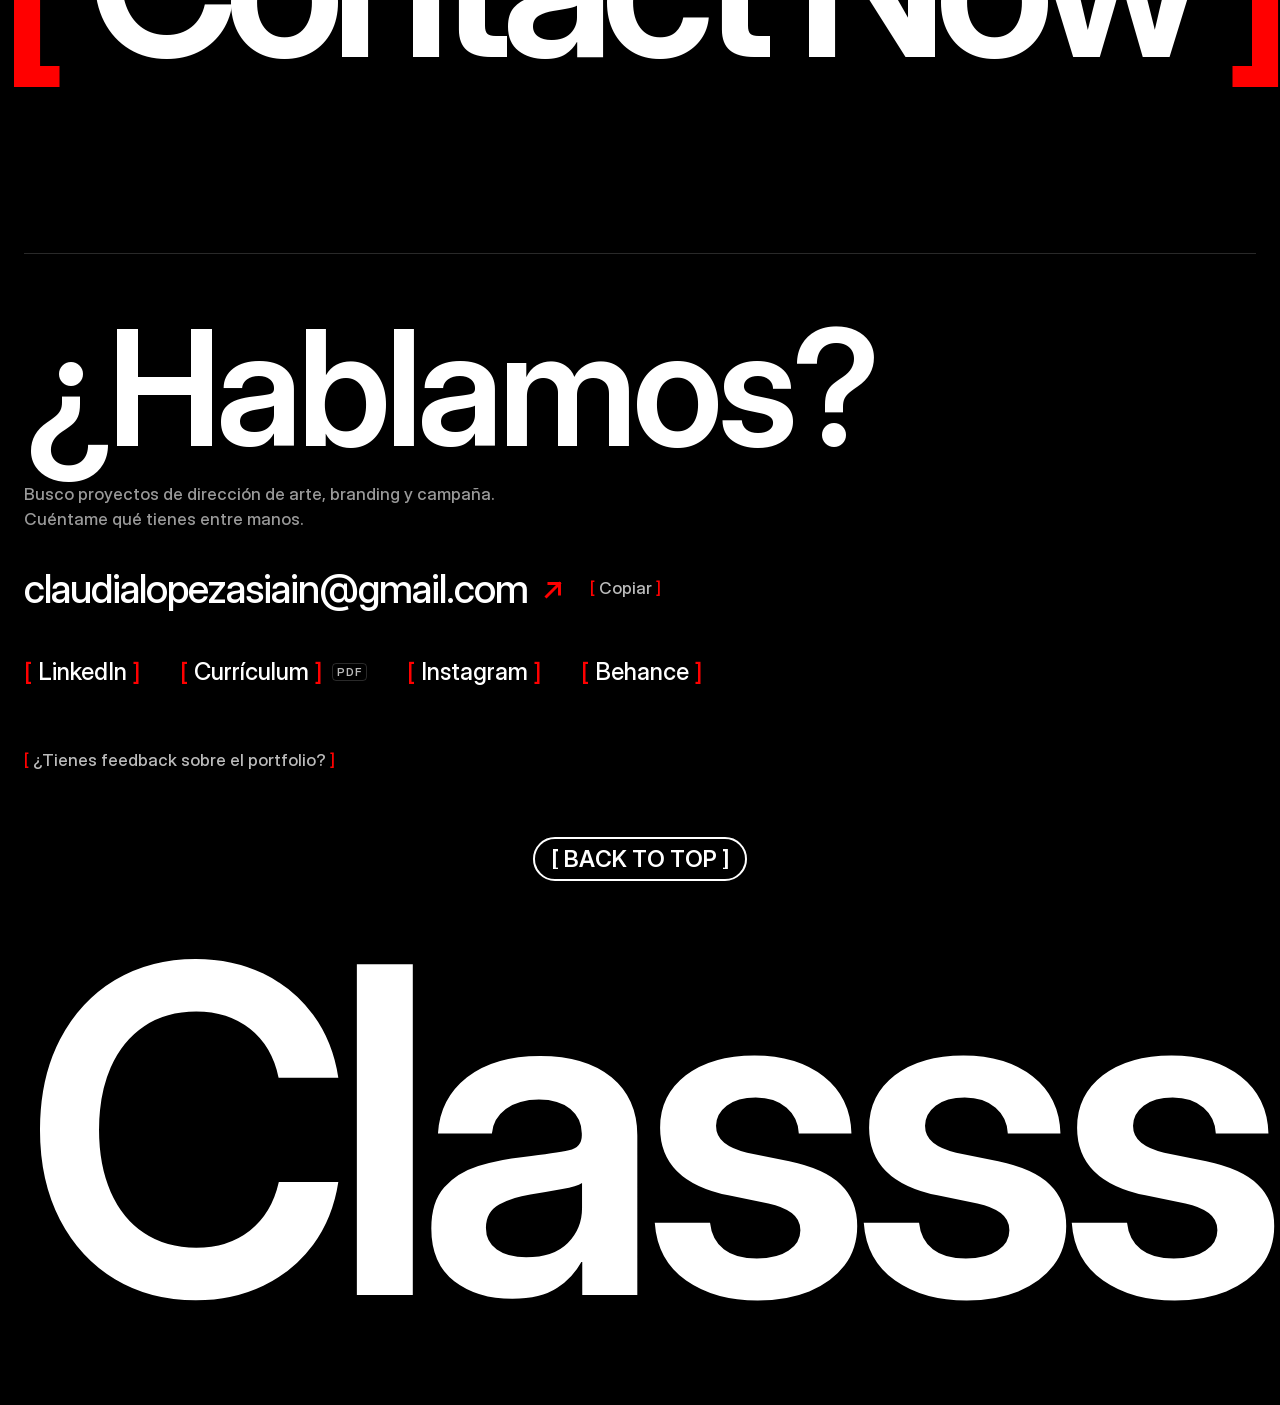
==== commit fa67f07c: "Móvil sin desbordes, cursor nítido, web más ligera e icono/preview desde la foto del About - overflo" ====
--- a/about/index.html
+++ b/about/index.html
@@ -9,10 +9,15 @@
   <meta property="og:type" content="website">
   <meta property="og:title" content="About — Classs®">
   <meta property="og:description" content="Hola, soy Claudia. Empecé estudiando Periodismo porque quería contar historias. Resulta que las mejores se cuentan sin palabras.">
-  <meta property="og:image" content="../assets/img/4qWC4fIKUA6T33nmytAD3ECmTJA.jpg">
+  <meta property="og:url" content="https://classsstudio.github.io/">
+  <meta property="og:image" content="https://classsstudio.github.io/assets/img/og-classs.jpg">
+  <meta property="og:image:width" content="1200">
+  <meta property="og:image:height" content="630">
+  <meta property="og:image:alt" content="Claudia López-Asiaín, Classs®">
   <meta name="twitter:card" content="summary_large_image">
-  <link rel="icon" href="../favicon.svg" type="image/svg+xml">
+  <meta name="twitter:image" content="https://classsstudio.github.io/assets/img/og-classs.jpg">
   <link rel="icon" href="../favicon-32.png" sizes="32x32" type="image/png">
+  <link rel="icon" href="../favicon-16.png" sizes="16x16" type="image/png">
   <link rel="apple-touch-icon" href="../apple-touch-icon.png">
   <link rel="preload" href="../assets/fonts/InterDisplay-500.woff2" as="font" type="font/woff2" crossorigin>
   <link rel="preload" href="../assets/fonts/InterDisplay-600.woff2" as="font" type="font/woff2" crossorigin>
@@ -32,7 +37,7 @@
 
 <main>
   <section class="about-hero">
-    <figure class="about-photo" style="aspect-ratio:2048/2048"><img src="../assets/img/mKlZMm6gwNGm1eqPKER45Ocpu4.jpg" alt="Claudia López-Asiaín" fetchpriority="high" decoding="async"></figure>
+    <figure class="about-photo" style="aspect-ratio:2048/2048"><img src="../assets/img/mKlZMm6gwNGm1eqPKER45Ocpu4.webp" alt="Claudia López-Asiaín" fetchpriority="high" decoding="async"></figure>
     <div class="about-intro">
       <h1>Hola, soy Claudia.</h1>
       <p class="t-p about-lead">Empecé estudiando Periodismo porque quería contar historias. Resulta que las mejores se cuentan sin palabras.</p>
@@ -66,22 +71,22 @@
         <li class="skill reveal">
           <h3>Art Direction</h3>
           <p class="t-body">Desarrollo conceptos que se convierten en imágenes claras y memorables, capaces de sostener campañas con identidad propia.</p>
-          <div class="skill-img"><img src="../assets/img/UclO2g8HzMRZ5To6PyLtKb5mW08.jpg" alt="" loading="lazy" decoding="async"></div>
+          <div class="skill-img"><img src="../assets/img/UclO2g8HzMRZ5To6PyLtKb5mW08.webp" alt="" loading="lazy" decoding="async"></div>
         </li>
         <li class="skill reveal">
           <h3>Brand Identity</h3>
           <p class="t-body">Construyo universos visuales coherentes que permiten a las marcas expresarse con carácter y una personalidad reconocible.</p>
-          <div class="skill-img"><img src="../assets/img/upxEAQRVGPb97tPwPkPW6WWrOY.jpg" alt="" loading="lazy" decoding="async"></div>
+          <div class="skill-img"><img src="../assets/img/upxEAQRVGPb97tPwPkPW6WWrOY.webp" alt="" loading="lazy" decoding="async"></div>
         </li>
         <li class="skill reveal">
           <h3>3D &amp; Visual Experimentation</h3>
           <p class="t-body">Exploro el potencial del 3D para ampliar el lenguaje visual y generar imágenes inesperadas con un enfoque experimental.</p>
-          <div class="skill-img"><img src="../assets/img/0rygrdzoEgWVM0tmsbT09wmc5E.gif" alt="" loading="lazy" decoding="async"></div>
+          <div class="skill-img"><video src="../assets/video/0rygrdzoEgWVM0tmsbT09wmc5E.mp4" autoplay muted loop playsinline preload="metadata" aria-hidden="true"></video></div>
         </li>
         <li class="skill reveal">
           <h3>Editorial Design</h3>
           <p class="t-body">Diseño narrativas visuales donde imagen, tipografía y ritmo editorial trabajan juntos para construir significado.</p>
-          <div class="skill-img"><img src="../assets/img/B0XjSEzlwpcsuNHPs3fk1LFlxZg.jpeg" alt="" loading="lazy" decoding="async"></div>
+          <div class="skill-img"><img src="../assets/img/B0XjSEzlwpcsuNHPs3fk1LFlxZg.webp" alt="" loading="lazy" decoding="async"></div>
         </li>
       </ul>
       <p class="t-p about-tools reveal">Trabajo con Photoshop, Illustrator, Blender, Midjourney y todo lo que haga falta. Pero lo que más uso sigue siendo el criterio.</p>
--- a/css/style.css
+++ b/css/style.css
@@ -43,9 +43,10 @@
   line-height: 1.2;
   -webkit-font-smoothing: antialiased;
   -moz-osx-font-smoothing: grayscale;
-  overflow-x: hidden;
+  overflow-x: clip;
 }
 h1, h2, h3, h4, h5, h6, p, figure { margin: 0; }
+html, body, main, .info-sec, .site-footer { overflow-x: clip; }
 h1, h2, h3, h4, h5, h6 { font-weight: inherit; font-size: inherit; }
 a { color: inherit; text-decoration: none; }
 img, video { display: block; max-width: 100%; }
@@ -75,7 +76,8 @@
   opacity: 0; will-change: transform;
 }
 .cursor.is-visible { opacity: 1; }
-.cursor-dot { position: absolute; left: 0; top: 0; width: 10px; height: 10px; margin: -5px 0 0 -5px; border-radius: 50%; background: #fff; will-change: transform; }
+/* el punto se dibuja a 72 px y se reduce: al crecer (×7) sigue nítido, no pixelado */
+.cursor-dot { position: absolute; left: 0; top: 0; width: 72px; height: 72px; margin: -36px 0 0 -36px; border-radius: 50%; background: #fff; transform: scale(0.139); }
 .cursor-label {
   position: absolute; left: 0; top: 0; transform: translate(-50%, -50%);
   font: 600 12px/1 var(--font); letter-spacing: .06em; text-transform: uppercase; color: #000;
@@ -128,7 +130,7 @@
   .skills-bar--marquee .track, .more-marquee .track { animation: none; }
   .roll > span, .chars > span { transition: none; }
   .projects.js-focus .project .project-media { transform: none; }
-  .project-media img, .work-card .media > img, .work-card .media .thumb { transition: none; }
+  .project-media :is(img, video), .work-card .media > :is(img, video), .work-card .media .thumb { transition: none; }
   .site-header { transition: opacity .3s ease; }
   /* galería: tarjetas quietas en fila, sin 3D ni scroll largo */
   .gallery3d { height: auto; padding: 60px var(--pad) 0; }
@@ -234,9 +236,9 @@
   transition: opacity .8s var(--ease);
 }
 .project-media { border-radius: var(--radius); overflow: hidden; transform-origin: 100% 50%; transition: transform .9s var(--ease); }
-.project-media img { width: 100%; height: 100%; object-fit: cover; transition: transform 1.2s var(--ease); }
-@media (hover: hover) and (pointer: fine) {
-  .project:hover .project-media img { transform: scale(1.04); }
+.project-media :is(img, video) { width: 100%; height: 100%; object-fit: cover; transition: transform 1.2s var(--ease); }
+@media (hover: hover) and (pointer: fine) {
+  .project:hover .project-media :is(img, video) { transform: scale(1.04); }
 }
 .project-info { position: relative; }
 /* portada a su proporción real, centrada en su columna */
@@ -257,6 +259,11 @@
   mix-blend-mode: difference; pointer-events: none;
 }
 .project-text { position: absolute; left: 0; bottom: 0; width: 341px; max-width: 100%; }
+/* caja de texto más ancha solo en los proyectos con descripción larga (Sala de Juntas): menos líneas */
+@media (min-width: 1200px) {
+  .project--wide-text .project-text { width: 520px; }
+  .project--wide-text .project-text .t-p { max-width: none; }
+}
 .project-meta { display: flex; align-items: baseline; gap: 10px; margin-bottom: 6px; }
 .project-name { display: none; }
 .project-cat { font-size: 12px; font-weight: 600; letter-spacing: .08em; text-transform: uppercase; color: var(--grey-light); }
@@ -297,14 +304,14 @@
 .skill h3 { font-size: 26px; font-weight: 500; line-height: 30px; letter-spacing: -0.3px; }
 .skill p.t-body { color: var(--grey); max-width: 360px; }
 .skill-img { height: 118px; border-radius: var(--radius); overflow: hidden; clip-path: inset(0 100% 0 0 round var(--radius)); transition: clip-path 420ms var(--ease-out); }
-.skill-img img { width: 100%; height: 100%; object-fit: cover; transform: scale(1.06); transition: transform 600ms var(--ease-out); }
+.skill-img :is(img, video) { width: 100%; height: 100%; object-fit: cover; transform: scale(1.06); transition: transform 600ms var(--ease-out); }
 @media (hover: hover) and (pointer: fine) {
   .skill:hover .skill-img { clip-path: inset(0 0 0 0 round var(--radius)); }
-  .skill:hover .skill-img img { transform: none; }
+  .skill:hover .skill-img :is(img, video) { transform: none; }
 }
 @media (hover: none), (pointer: coarse) {
   .skill-img { clip-path: none; }
-  .skill-img img { transform: none; }
+  .skill-img :is(img, video) { transform: none; }
 }
 
 /* =========================================================
@@ -421,7 +428,7 @@
    las muy verticales se estrechan y se centran en la columna */
 .work-card { display: block; width: min(100%, calc(80vh * var(--ar, 1.25))); margin-inline: auto; }
 .work-card .media { position: relative; aspect-ratio: var(--ar, 1.25); border-radius: var(--radius); overflow: hidden; }
-.work-card .media > img, .work-card .media > video { width: 100%; height: 100%; object-fit: cover; transition: transform 1.2s var(--ease); }
+.work-card .media > :is(img, video), .work-card .media > video { width: 100%; height: 100%; object-fit: cover; transition: transform 1.2s var(--ease); }
 /* miniatura entera (--tr), centrada; la mitad del alto de la tarjeta y nunca más ancha que el 70 % */
 .work-card .media .thumb {
   position: absolute; left: 50%; top: 50%; height: 50%; max-width: 70%; aspect-ratio: var(--tr, 1.25);
@@ -430,7 +437,7 @@
 }
 .work-card .media .thumb img, .work-card .media .thumb video { width: 100%; height: 100%; object-fit: cover; }
 @media (hover: hover) and (pointer: fine) {
-  .work-card:hover .media > img, .work-card:hover .media > video { transform: scale(1.05); }
+  .work-card:hover .media > :is(img, video), .work-card:hover .media > video { transform: scale(1.05); }
   .work-card:hover .media .thumb { transform: translate(-50%, -50%) scale(1.06); }
 }
 .work-card .cap { display: flex; justify-content: space-between; padding-top: 14px; font-size: 17px; font-weight: 500; --lh: 25.2px; }
@@ -606,7 +613,7 @@
   .skills-bar--static { grid-template-columns: repeat(2, 1fr); padding: 4px 8px; row-gap: 2px; }
   .skills-bar--static p { white-space: normal; line-height: 18px; }
   .skill-img { clip-path: none; }
-  .skill-img img { transform: none; }
+  .skill-img :is(img, video) { transform: none; }
   .skills-list { margin-top: 32px; }
   .skill { grid-template-columns: 1fr; gap: 10px; padding: 24px 0; min-height: 0; }
   .skill h3 { font-size: 22px; line-height: 26px; }
